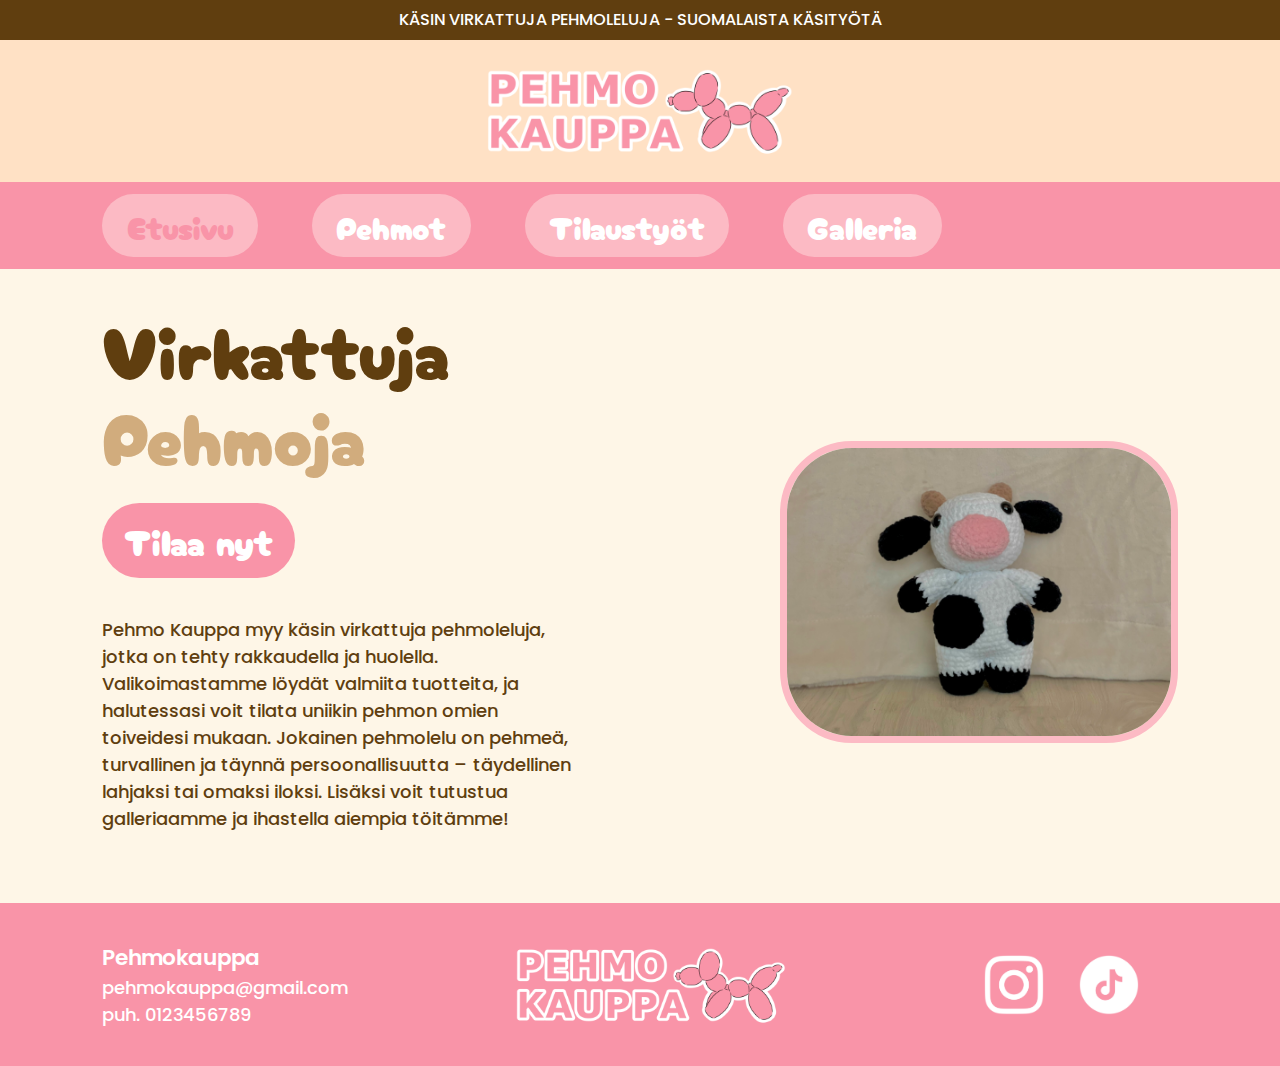
==== index.html @ 9d616dce "Add files via upload" ====
<!DOCTYPE html>
<html lang="fi">

<head>

    <title>Pehmokauppa etusivu</title>

    <meta charset="UTF-8">
    <meta name="viewport" content="width=device-width, initial-scale=1.0">
    <meta name="author" content="Lumi">

    <link rel="preconnect" href="https://fonts.googleapis.com">
    <link rel="preconnect" href="https://fonts.gstatic.com" crossorigin>
    <link href="https://fonts.googleapis.com/css2?family=Cherry+Bomb+One&display=swap" rel="stylesheet">
    <link href="https://fonts.googleapis.com/css2?family=Cherry+Bomb+One&family=Poppins:ital,wght@0,100;0,200;0,300;0,400;0,500;0,600;0,700;0,800;0,900;1,100;1,200;1,300;1,400;1,500;1,600;1,700;1,800;1,900&display=swap" rel="stylesheet">

    <link href="tyyli.css" rel="stylesheet" type="text/css">

</head>



<body>
    
 <header>

    <div class="top-bar"><p class="korostus4">KÄSIN VIRKATTUJA PEHMOLELUJA - SUOMALAISTA KÄSITYÖTÄ</p> </div>
    <div class="upper-bar">
      <a href="index.html"> <img src="logo.png" alt="Pehmokauppa" class="logo"> </a>
    </div>
    
    <div class="middle-bar">
      <nav class="painikkeet"> 
          <a href="index.html" class="button"> <span class="korostus8">Etusivu</span> </a>
          <a href="pehmot.html" class="button"> <span class="korostus3">Pehmot</span> </a>
          <a href="tilaustyot.html" class="button"> <span class="korostus3">Tilaustyöt</span> </a>
          <a href="galleria.html" class="button"> <span class="korostus3">Galleria</span> </a>
      </nav>
    </div>
    
 </header>



 <main>

   <div class="e-container">

      <div class="e-content">
        <h1>Virkattuja <br> <span class="korostus">Pehmoja</span> </h1>
          <nav>
            <a href="pehmot.html" class="tilaanyt-button"> <span class="korostus3">Tilaa nyt</span> </a>
          </nav>
        <p class="teksti">Pehmo Kauppa myy käsin virkattuja pehmoleluja, jotka on tehty rakkaudella ja huolella. Valikoimastamme löydät valmiita tuotteita, ja halutessasi voit tilata uniikin pehmon omien toiveidesi mukaan. Jokainen pehmolelu on pehmeä, turvallinen ja täynnä persoonallisuutta – täydellinen lahjaksi tai omaksi iloksi. Lisäksi voit tutustua galleriaamme ja ihastella aiempia töitämme!
        </p>
      </div>
 
      <div class="e-content2">
        <img src="lehma.PNG" alt="lehma" class="mainimg">
      </div>

  </div>

 </main>

  

 <footer>

  <div class="bottom-bar">
    <div class="yhteystiedot"> <p> <span class="korostus2">Pehmokauppa</span> <br> pehmokauppa@gmail.com <br> puh. 0123456789</p>
     <img src="logo.png" alt="Pehmokauppa" class="logo2">
      <nav class="social-icons">
        <a href="https://www.instagram.com/"> <img src="instagram_logo.png" alt="Instagram" class="instagram"> </a>
        <a href="https://www.tiktok.com/en/"> <img src="tiktok_logo.png" alt="Tiktok" class="tiktok"> </a>
      </nav>
    </div>
  </div>
  
 </footer>

</body>
</html>
---- tyyli.css ----
/* kaikille yhteiset koodit */
body {
    color: #603E0F;
    font-weight: 500;
    background-color: #FEF6E7;
    font-family: "Poppins", serif;
    font-size: 18px;

    margin: 0;
    padding: 0;
    box-sizing: border-box;
    width: 100%;
    overflow-x: hidden; }



/* Otsikot */
h1 {
    font-family: "Cherry Bomb One", serif;
    font-weight: 400;
    font-style: normal;
    font-size: 4em;
    color: #603E0F;
    margin-bottom: 4%;
    margin-top: 6%; 
    line-height: 1.2em; }
h2 {
    font-family: "Cherry Bomb One", serif;
    font-weight: 400;
    font-style: normal;
    font-size: 2.5em;
    color: #603E0F;

    margin-top: 3%;
    margin-bottom: 1em;
    line-height: 1.2em; }
.otsikko {
    margin-left: 8%;
    margin-top: 3.5%; }



/* Header */
header {
    text-align: center; }
a {
    color: #603E0F; }
.logo {
    vertical-align: middle;
    width: 17em; }
.painikkeet {
    display: flex;
    gap: 3em;
    margin-left: 8%; }
.button {
    background-color: #FCBAC4;
    text-decoration: none;
    
    border-radius: 5em;
    border-color: transparent;
    
    padding: 0.5em;
    padding-inline: 1.5em;
    font-size: 90%; }
    



/* Etusivu main */
.tilaanyt-button {
    background-color: #F994A8;
    text-decoration: none;
    display: inline-flex;
    text-align: center;
    align-items: center;
    
    margin-bottom: 4%;
    margin-top: 1%;

    border-radius: 5em;
    border-color: transparent;

    padding: 0.8em;
    padding-inline: 1.2em;
    height: 2.6em; }
.e-container {
    display: flex;
    margin-left: 8%;
    margin-right: 8%;
    margin-top: 1%;
    
    justify-content: space-between;
    gap: 5%; }
.e-content {
    flex: 1;
    max-width: 45%;
    margin-bottom: 5%;
    gap: 5%; }
.e-content2 {
    flex: 1;
    display: flex;
    justify-content: flex-end;
    align-items: center;
    margin-bottom: 5%;
    margin-top: 5%; }
.mainimg {
    max-width: 30vw;
    
    border-radius: 4em;
    border: 0.4em solid #FCBAC4; }



/* Pehmot main */
.p-teksti {
    margin-top: 1.4%;
    margin-bottom: 10%; }
.saldoteksti {
    margin-left: 1%; }
.p-container {
    margin-top: -1%;
    margin-bottom: 2%; }
.p-content, .p-content2 {
    display: flex;
    justify-content: space-evenly;
    margin-left: 8%;
    margin-right: 8%;
    margin-top: 1%;
    gap: 5%; } 
.pehmo-content {
    margin-inline: 5%; }
.p-kuva {
    width: 25vw;
    width: 100%;
        
    border-radius: 4em;
    border: 0.4em solid #FCBAC4; }
.palleroimg {
    max-width: 30px;
    max-height: 30px;
    margin-right: 2%; } 
.saldo {
    display: flex;
    margin-bottom: 2%;
    margin-top: -40px; }



/* Tilaustyöt main */
.t-teksti {
    margin-top: 5%; }
.tilautyöteksti1 {
    line-height: 2.4em; }
.tilautyöteksti2 {
    margin-left: 10%;
    line-height: 2.4em; }
.t-container {
    display: flex;
    margin-left: 8%;
    margin-right: 8%;

    justify-content: space-between;

    margin-bottom: 5%;
    padding-block: 1%;
    gap: 3%;

    justify-content: center;
    align-items: center; }
.t-content {
    flex: 1;
    gap: 6%; }
.t-content2 {
    flex: 1;
    border-radius: 4em;
    border: 0.4em solid #FCBAC4;
    padding-block: 2%;
    margin-top: 4%;
    box-sizing: border-box;
    margin-left: 2.4%; }
.t-content12 {
    display: flex;
    justify-content: center;
    width: 100%;
    gap: 0.9em; }



/* Galleria main*/
.g-container {
    margin-inline: 8%;
    margin-top: -2.5%;
    margin-bottom: 6%; }
.g-content {
    display: grid;
    justify-content: center;
    gap: 3%;
    grid-template-columns: repeat(3, min-content); }
.galleriaimg {
    width: 25vw;
    
    border-radius: 4em;
    border: 0.4em solid #FCBAC4;
    margin-top: 6%; }



/* Footer */
footer {
    color: white; }
.yhteystiedot {
    width: 88%;
    display: flex;
    align-items: center;
    justify-content: space-between;
    padding: 20px 0;
    margin-left: 8%; }
a[href^="tel"] {
    color: white; 
    text-decoration: none; }
.logo2 {
    vertical-align: middle;
    height: 5em; }
.social-icons {
    margin-right: 8%; }
.social-icons a {
    text-decoration: none; }
.instagram {
    vertical-align: middle;
    width: 60px;
    padding: 30px;
    border-color: transparent;
    background-color: #F994A8; }
.tiktok {
    vertical-align: middle;
    width: 60px;
    border-color: transparent;
    background-color: #F994A8; }



/* Korostukset */
.korostus {
    color:#D1AC7D; }
.korostus2 {
    font-size: 1.2em;
    font-weight: 600; }
.korostus3 {
    font-family: "Cherry Bomb One", serif;
    font-weight: 400;
    font-style: normal;
    color: white;
    font-size: 2em; }
.korostus4 {
    color: white;
    font-size: 0.9em; 
    margin-block: 0.1%; }
.korostus5 {
    color: #D1AC7D;
    margin-top: 0%;
    font-size: 0.8em; }
.korostus6 {
    font-weight: 700;
    font-size: 1.4em;
    line-height: 3em; }
.korostus7 {
    font-weight: 650; }
.korostus8 {
    font-family: "Cherry Bomb One", serif;
    font-weight: 400;
    font-style: normal;
    color: #F994A8;
    font-size: 2em; }



/* Sivujen palkit */
.top-bar {
    background-color: #603E0F;
    font-size: 1em;
    width: 100%;
    display: flex;
    justify-content: center;
    padding: 6px 0; }
.upper-bar {
    background-color: #FFE1C5;
    width: 100%;
    display: flex;
    justify-content: center;
    padding: 20px 0; }
.middle-bar {
    background-color: #F994A8;
    width: 100%;
    display: flex;
    justify-content: flex-start;
    padding-block: 12px; }
.bottom-bar {
    background-color: #F994A8; }










/* E-Tabletit (leveys enintään 1024px) */
@media (max-width: 1024px) {
    .painikkeet {
        font-size: 70%; }
    .button {
        font-size: 1.78vw; }
    .e-container {
        flex-direction: column;
        margin-bottom: 3%; }
    .e-content {
        max-width: 100%;
        margin-bottom: 2%; }
    .e-content2 {
        justify-content: center;
        margin-top: 3%; }
    .teksti {
        margin-top: -1%; }
    .painikkeet {
        gap: 1.5em; }
    .mainimg {
        max-width: 80vw; }
    .logo2 {
        display: none; } }

/* E-Puhelimet (leveys enintään 768px) */
@media (max-width: 768px) {
    .painikkeet {
        gap: 1em; }
    .painikkeet button {
        font-size: 1.5vw; }
    .logo {
        width: 12em; }
    .tilaanyt-button {
        margin-block: 1.5em;
        margin-top: 2%; }
    .mainimg {
        width: 80vw;
        margin-bottom: 3%; }
    .yhteystiedot {
        flex-direction: column;
        text-align: center; }
    .logo2 {
        display: none; }
    .social-icons {
        margin: 1em 0; } }

/* E-Pienet puhelimet (leveys enintään 480px) */
@media (max-width: 480px) {
    h1 {
        font-size: 3em; }
    .painikkeet {
        gap: 0.5em; }
    .tilaanyt-button {
        margin-block: 1.5em;
        margin-top: 3%; }
    .mainimg {
        width: 80vw;
        margin-bottom: 3%; }
    .instagram, .tiktok {
        width: 40px;
        padding: 15px; }
    .tilaanyt-button {
        padding: 0.5em 0.8em; } }





/* P-Tabletit (leveys enintään 1024px) */
@media (max-width: 1024px) {
    h3 {
        font-size: 5vw; }
    .painikkeet button {
        font-size: 70%; }
    .p-container {
        margin-bottom: 5%; }
    .p-content {
        flex-direction: column;
        display: flex;
        align-items: center; }
    .pehmo-content { 
        margin-right: 5%; }
    .p-kuva {
        width: 95%; }
    .p-content2 {
        flex-direction: column; }
    .p-teksti {
        margin-right: 0%; }
    .painikkeet {
        gap: 1.5em; }
    .logo2 {
        display: none; } }

/* P-Puhelimet (leveys enintään 768px) */
@media (max-width: 768px) {
    h3 {
        font-size: 2.1em; }
    .painikkeet {
        gap: 1em; }
    .painikkeet button {
        font-size: 1.5vw; }
    .logo {
        width: 12em; }
    .saldo {
        margin-top: -35px; }
    .yhteystiedot {
        flex-direction: column;
        text-align: center; }
    .logo2 {
        display: none; }
    .social-icons {
        margin: 1em 0; } }

/* P-Pienet puhelimet (leveys enintään 480px) */
@media (max-width: 480px) {
    .painikkeet {
        gap: 0.5em; }
    .instagram, .tiktok {
        width: 40px;
        padding: 15px; } }





/* T-Tabletit (leveys enintään 1650px) */
@media (max-width: 1650px) {
    h1 {
        margin-top: 5%; }
    .t-teksti {
        margin-top: 3%; }
    .t-container {
        flex-direction: column;
        display: grid;
        place-items: center; }
    .t-content {
        width: 100%;
        margin-bottom: -1%; }
    .t-content2 {
        width: 40em;
        margin-top: 2%;
        margin-bottom: 2%; } }

/* T-Tabletit (leveys enintään 1024px) */
@media (max-width: 1024px) {
    .painikkeet button {
        font-size: 70%; }
    .painikkeet {
        gap: 1.5em; }
    .t-container {
        flex-direction: column; }
    .t-teksti {
        margin-top: 5%; }
    .t-content2 {
        margin-top: 2%;
        margin-bottom: 4%;
        padding-block: 3%; }
    .logo2 {
        display: none; } }

/* T-Puhelimet (leveys enintään 880px) */
@media (max-width: 880px) {
    .painikkeet {
        gap: 1em; }
    .painikkeet button {
        font-size: 1.5vw; }
    .logo {
        width: 12em; }
    .t-content12 {
        flex-direction: column; }
    .t-content2 {
        margin-top: -1%;
        width: 26em;
        display: flex;
        justify-content: center;
        margin-bottom: 10%;
        padding: 4%;
        padding-inline: 8%; }
    .tilautyöteksti1 {
        margin-bottom: 6%; }
    .tilautyöteksti2 {
        gap: 0;
        margin: 0; }
    .yhteystiedot {
        flex-direction: column;
        text-align: center; }
    .logo2 {
        display: none; }
    .social-icons {
        margin: 1em 0; } }

/* T-Pienet puhelimet (leveys enintään 585px) */
@media (max-width: 585px) {
    .painikkeet {
        gap: 0.5em; }
    h1 {
        font-size: 13vw;
        margin-bottom: 5%; }
    .t-content {
        width: 80vw; 
        margin-top: 3%; }
    .t-teksti {
        margin-top: 8%; }
    .tilautyöteksti1 {
        margin-left: 8%;
        margin-right: 5%;
        margin-bottom: 6%; }
    .tilautyöteksti2 {
        margin-left: 8%;
        margin-right: 5%;
        margin-bottom: 2%; }
    .t-content2 {
        margin-top: -2%;
        margin-bottom: 15%;
        width: 80vw; }
    .instagram, .tiktok {
        width: 40px;
        padding: 15px; } }

/* T-Pienet puhelimet (leveys enintään 370px) */
@media (max-width: 370px) {
    .t-content2 {
        margin-bottom: 50px; } }





/* G-Tabletit (leveys enintään 1024px) */
@media (max-width: 1024px) {
    .painikkeet button {
        font-size: 70%; }
    .painikkeet {
        gap: 1.5em; }
    .g-content {
        display: grid;
        justify-content: center;
        gap: 3%;
        grid-template-columns: repeat(2, min-content);
        gap: 2em;
        margin-top: 3%;
        margin-bottom: 8%; }
    .galleriaimg {
        width: 38vw; }
    .logo2 {
        display: none; } }

/* G-Puhelimet (leveys enintään 768px) */
@media (max-width: 768px) {
    .painikkeet {
        gap: 1em; }
    .painikkeet button {
        font-size: 1.5vw; }
    .logo {
        width: 12em; }
    .g-content {
        grid-template-columns: repeat(1, min-content);
        margin-bottom: 10%; }
    .galleriaimg {
        width: 78vw; }
    .yhteystiedot {
        flex-direction: column;
        text-align: center; }
    .logo2 {
        display: none; }
    .social-icons {
        margin: 1em 0; } }

/* G-Pienet puhelimet (leveys enintään 480px) */
@media (max-width: 480px) {
    .painikkeet {
        gap: 0.5em; }
    .instagram, .tiktok {
        width: 40px;
        padding: 15px; } }
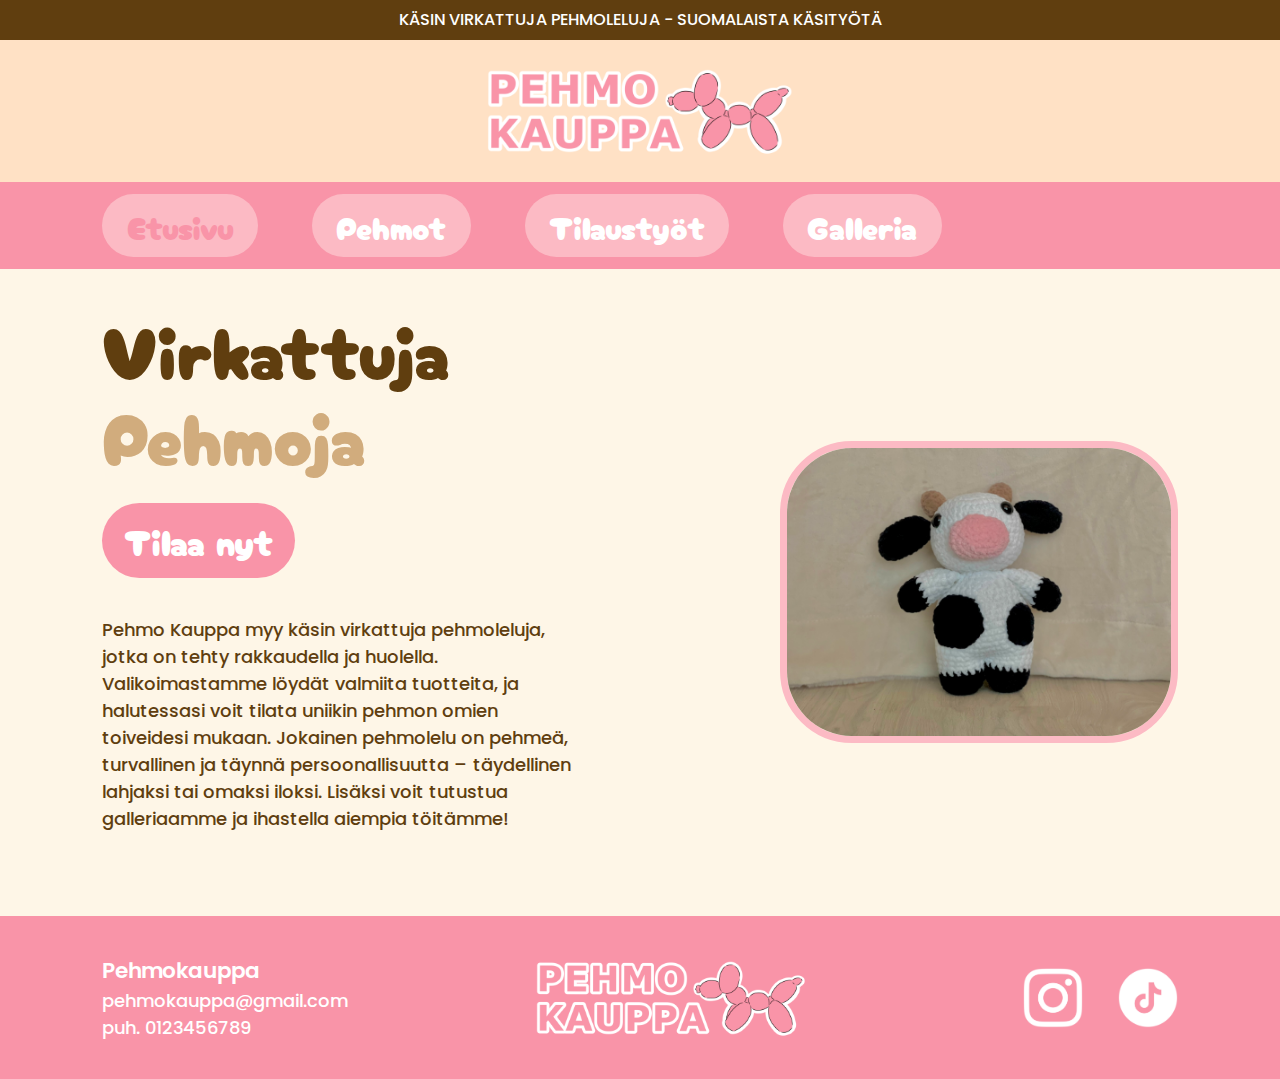
==== commit f6885906: "Add files via upload" ====
--- a/index.html
+++ b/index.html
@@ -29,12 +29,11 @@
       <a href="index.html"> <img src="logo.png" alt="Pehmokauppa" class="logo"> </a>
     </div>
     
-    <div class="middle-bar">
-      <nav class="painikkeet"> 
-          <a href="index.html" class="button"> <span class="korostus8">Etusivu</span> </a>
-          <a href="pehmot.html" class="button"> <span class="korostus3">Pehmot</span> </a>
-          <a href="tilaustyot.html" class="button"> <span class="korostus3">Tilaustyöt</span> </a>
-          <a href="galleria.html" class="button"> <span class="korostus3">Galleria</span> </a>
+      <nav class="middle-bar painikkeet"> 
+          <a href="index.html" class="button1"> <p class="korostus8">Etusivu</p> </a>
+          <a href="pehmot.html" class="button"> <p class="korostus31">Pehmot</p> </a>
+          <a href="tilaustyot.html" class="button"> <p class="korostus31">Tilaustyöt</p> </a>
+          <a href="galleria.html" class="button"> <p class="korostus31">Galleria</p> </a>
       </nav>
     </div>
     
@@ -49,7 +48,7 @@
       <div class="e-content">
         <h1>Virkattuja <br> <span class="korostus">Pehmoja</span> </h1>
           <nav>
-            <a href="pehmot.html" class="tilaanyt-button"> <span class="korostus3">Tilaa nyt</span> </a>
+            <a href="pehmot.html" class="tilaanyt-button"> <p class="korostus3">Tilaa nyt</p> </a>
           </nav>
         <p class="teksti">Pehmo Kauppa myy käsin virkattuja pehmoleluja, jotka on tehty rakkaudella ja huolella. Valikoimastamme löydät valmiita tuotteita, ja halutessasi voit tilata uniikin pehmon omien toiveidesi mukaan. Jokainen pehmolelu on pehmeä, turvallinen ja täynnä persoonallisuutta – täydellinen lahjaksi tai omaksi iloksi. Lisäksi voit tutustua galleriaamme ja ihastella aiempia töitämme!
         </p>
@@ -67,14 +66,12 @@
 
  <footer>
 
-  <div class="bottom-bar">
-    <div class="yhteystiedot"> <p> <span class="korostus2">Pehmokauppa</span> <br> pehmokauppa@gmail.com <br> puh. 0123456789</p>
-     <img src="logo.png" alt="Pehmokauppa" class="logo2">
+  <div class="bottom-bar yhteystiedot"> <p class="yhteystiedot-teksti"> <span class="korostus2">Pehmokauppa</span> <br> pehmokauppa@gmail.com <br> puh. 0123456789</p>
+    <img src="logo.png" alt="Pehmokauppa" class="logo2">
       <nav class="social-icons">
         <a href="https://www.instagram.com/"> <img src="instagram_logo.png" alt="Instagram" class="instagram"> </a>
         <a href="https://www.tiktok.com/en/"> <img src="tiktok_logo.png" alt="Tiktok" class="tiktok"> </a>
       </nav>
-    </div>
   </div>
   
  </footer>
--- a/tyyli.css
+++ b/tyyli.css
@@ -50,9 +50,8 @@
     width: 17em; }
 .painikkeet {
     display: flex;
-    gap: 3em;
-    margin-left: 8%; }
-.button {
+    gap: 3em; }
+.button, .button1 {
     background-color: #FCBAC4;
     text-decoration: none;
     
@@ -61,7 +60,12 @@
     
     padding: 0.5em;
     padding-inline: 1.5em;
-    font-size: 90%; }
+    font-size: 90%;
+    height: 2.9em;}
+
+.button1 {
+    margin-left: 8%; 
+}
     
 
 
@@ -88,6 +92,7 @@
     margin-left: 8%;
     margin-right: 8%;
     margin-top: 1%;
+    margin-bottom: 1%;
     
     justify-content: space-between;
     gap: 5%; }
@@ -119,7 +124,7 @@
     margin-left: 1%; }
 .p-container {
     margin-top: -1%;
-    margin-bottom: 2%; }
+    margin-bottom: 3%; }
 .p-content, .p-content2 {
     display: flex;
     justify-content: space-evenly;
@@ -148,7 +153,7 @@
 
 /* Tilaustyöt main */
 .t-teksti {
-    margin-top: 5%; }
+    margin-top: 5.5%; }
 .tilautyöteksti1 {
     line-height: 2.4em; }
 .tilautyöteksti2 {
@@ -190,7 +195,7 @@
 .g-container {
     margin-inline: 8%;
     margin-top: -2.5%;
-    margin-bottom: 6%; }
+    margin-bottom: 8%; }
 .g-content {
     display: grid;
     justify-content: center;
@@ -213,7 +218,8 @@
     display: flex;
     align-items: center;
     justify-content: space-between;
-    padding: 20px 0;
+    padding: 20px 0; }
+.yhteystiedot-teksti {
     margin-left: 8%; }
 a[href^="tel"] {
     color: white; 
@@ -251,6 +257,13 @@
     font-style: normal;
     color: white;
     font-size: 2em; }
+.korostus31 {
+    font-family: "Cherry Bomb One", serif;
+    font-weight: 400;
+    font-style: normal;
+    color: white;
+    font-size: 2em; 
+    margin-top: 0.5%;}
 .korostus4 {
     color: white;
     font-size: 0.9em; 
@@ -270,7 +283,8 @@
     font-weight: 400;
     font-style: normal;
     color: #F994A8;
-    font-size: 2em; }
+    font-size: 2em;
+    margin-top: 0.5%;}
 
 
 
@@ -295,7 +309,8 @@
     justify-content: flex-start;
     padding-block: 12px; }
 .bottom-bar {
-    background-color: #F994A8; }
+    background-color: #F994A8; 
+    width: 100%;}
 
 
 
@@ -310,11 +325,11 @@
 @media (max-width: 1024px) {
     .painikkeet {
         font-size: 70%; }
-    .button {
+    .button, .button1 {
         font-size: 1.78vw; }
     .e-container {
         flex-direction: column;
-        margin-bottom: 3%; }
+        margin-bottom: 7%; }
     .e-content {
         max-width: 100%;
         margin-bottom: 2%; }
@@ -381,7 +396,7 @@
     .painikkeet button {
         font-size: 70%; }
     .p-container {
-        margin-bottom: 5%; }
+        margin-bottom: 7%; }
     .p-content {
         flex-direction: column;
         display: flex;
@@ -440,7 +455,8 @@
     .t-container {
         flex-direction: column;
         display: grid;
-        place-items: center; }
+        place-items: center; 
+        margin-bottom: 12%;}
     .t-content {
         width: 100%;
         margin-bottom: -1%; }
@@ -547,7 +563,7 @@
         grid-template-columns: repeat(2, min-content);
         gap: 2em;
         margin-top: 3%;
-        margin-bottom: 8%; }
+        margin-bottom: 11%; }
     .galleriaimg {
         width: 38vw; }
     .logo2 {
@@ -563,7 +579,7 @@
         width: 12em; }
     .g-content {
         grid-template-columns: repeat(1, min-content);
-        margin-bottom: 10%; }
+        margin-bottom: 18%; }
     .galleriaimg {
         width: 78vw; }
     .yhteystiedot {
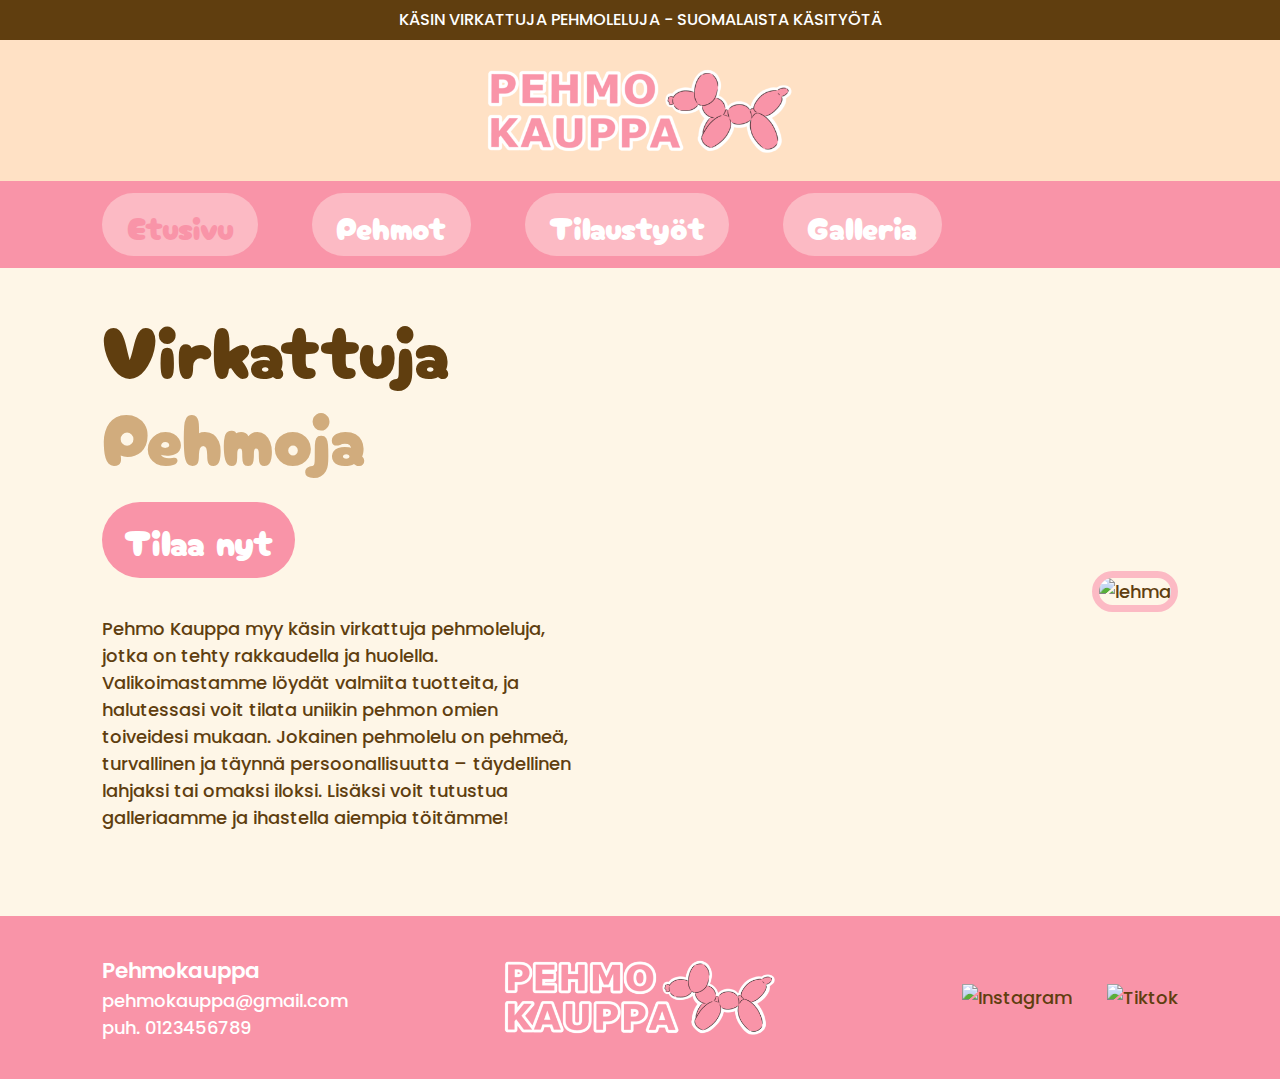
==== commit be0ed6be: "Add files via upload" ====
--- a/index.html
+++ b/index.html
@@ -55,7 +55,7 @@
       </div>
  
       <div class="e-content2">
-        <img src="lehma.PNG" alt="lehma" class="mainimg">
+        <img src="e-lehma.JPG" alt="lehma" class="mainimg">
       </div>
 
   </div>
@@ -69,8 +69,8 @@
   <div class="bottom-bar yhteystiedot"> <p class="yhteystiedot-teksti"> <span class="korostus2">Pehmokauppa</span> <br> pehmokauppa@gmail.com <br> puh. 0123456789</p>
     <img src="logo.png" alt="Pehmokauppa" class="logo2">
       <nav class="social-icons">
-        <a href="https://www.instagram.com/"> <img src="instagram_logo.png" alt="Instagram" class="instagram"> </a>
-        <a href="https://www.tiktok.com/en/"> <img src="tiktok_logo.png" alt="Tiktok" class="tiktok"> </a>
+        <a href="https://www.instagram.com/"> <img src="instagram_logo.JPG" alt="Instagram" class="instagram"> </a>
+        <a href="https://www.tiktok.com/en/"> <img src="tiktok_logo.JPG" alt="Tiktok" class="tiktok"> </a>
       </nav>
   </div>
   
--- a/tyyli.css
+++ b/tyyli.css
@@ -32,7 +32,6 @@
     color: #603E0F;
 
     margin-top: 3%;
-    margin-bottom: 1em;
     line-height: 1.2em; }
 .otsikko {
     margin-left: 8%;
@@ -118,22 +117,28 @@
 
 /* Pehmot main */
 .p-teksti {
-    margin-top: 1.4%;
+    margin-top: 1.6%;
     margin-bottom: 10%; }
 .saldoteksti {
-    margin-left: 1%; }
+    margin-top: 2.5%; }
 .p-container {
     margin-top: -1%;
     margin-bottom: 3%; }
 .p-content, .p-content2 {
     display: flex;
     justify-content: space-evenly;
+    align-items: stretch;
     margin-left: 8%;
     margin-right: 8%;
     margin-top: 1%;
-    gap: 5%; } 
+    gap: 5%; }
 .pehmo-content {
-    margin-inline: 5%; }
+    display: flex;
+    flex-direction: column;
+    justify-content: space-between;
+    flex: 1;
+    margin-inline: 5%; 
+    display: inline-block; }
 .p-kuva {
     width: 25vw;
     width: 100%;
@@ -141,13 +146,17 @@
     border-radius: 4em;
     border: 0.4em solid #FCBAC4; }
 .palleroimg {
-    max-width: 30px;
-    max-height: 30px;
+    width: 30px;
+    height: auto;
+    vertical-align: middle;
     margin-right: 2%; } 
 .saldo {
-    display: flex;
+    display: block;
     margin-bottom: 2%;
-    margin-top: -40px; }
+    margin-top: -40px; 
+    margin-left: -37px; }
+li {
+    list-style-type: none; }
 
 
 
@@ -269,9 +278,15 @@
     font-size: 0.9em; 
     margin-block: 0.1%; }
 .korostus5 {
-    color: #D1AC7D;
-    margin-top: 0%;
-    font-size: 0.8em; }
+    font-family: "Cherry Bomb One", serif;
+    font-weight: 400;
+    font-style: normal;
+    font-size: 2em;
+
+    margin-top: 7.3%;
+    line-height: 1.2em;
+    
+    color: #D1AC7D; }
 .korostus6 {
     font-weight: 700;
     font-size: 1.4em;
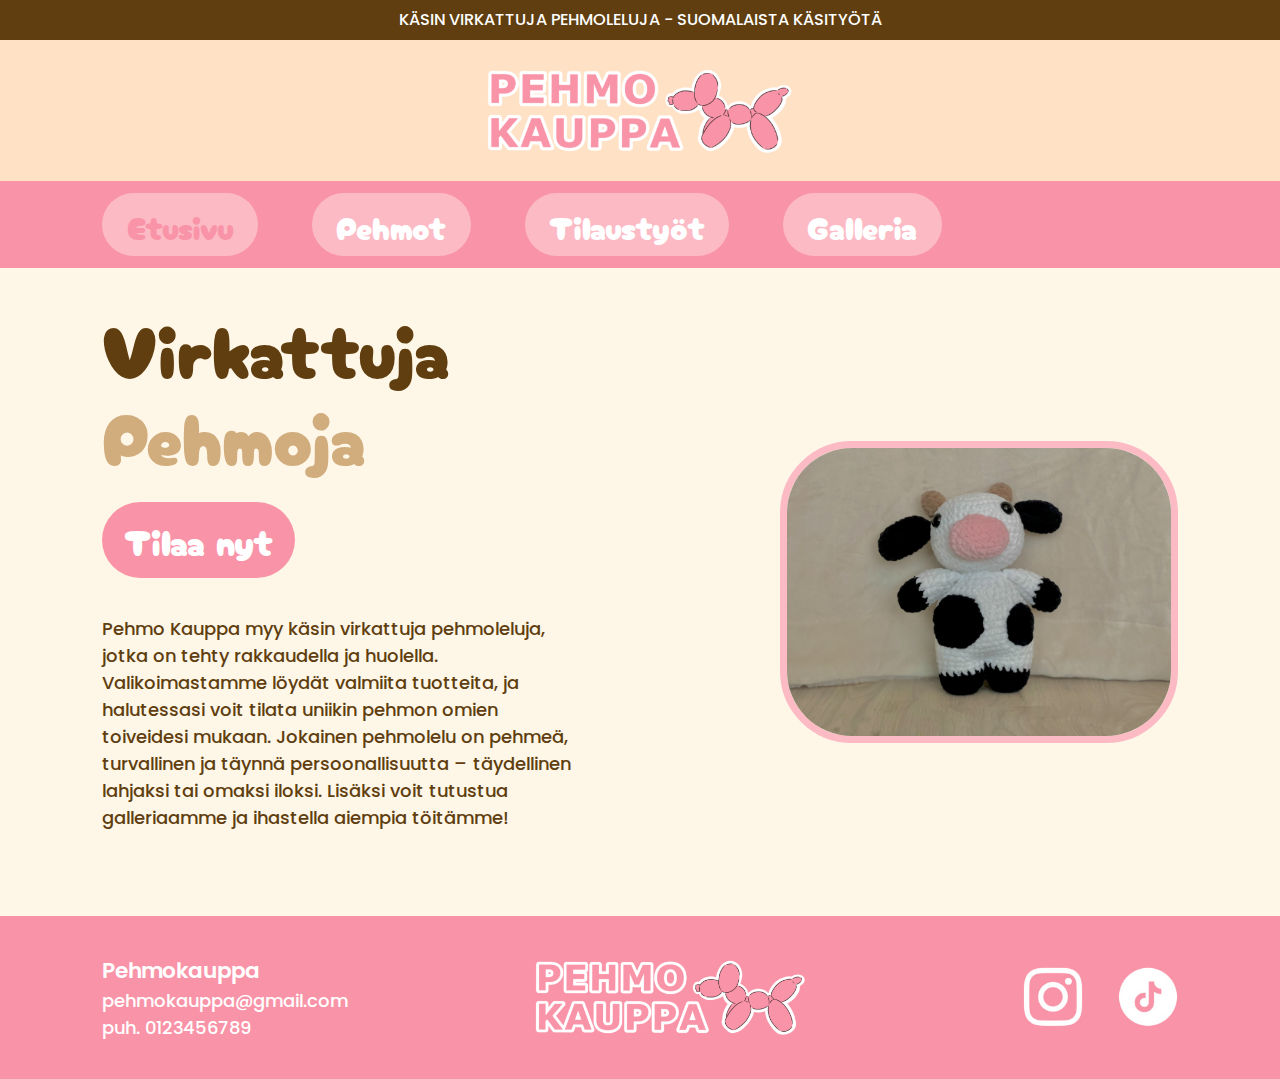
==== commit 36cb8b69: "Add files via upload" ====
--- a/index.html
+++ b/index.html
@@ -55,7 +55,7 @@
       </div>
  
       <div class="e-content2">
-        <img src="e-lehma.JPG" alt="lehma" class="mainimg">
+        <img src="e-lehma.jpg" alt="lehma" class="mainimg">
       </div>
 
   </div>
@@ -69,8 +69,8 @@
   <div class="bottom-bar yhteystiedot"> <p class="yhteystiedot-teksti"> <span class="korostus2">Pehmokauppa</span> <br> pehmokauppa@gmail.com <br> puh. 0123456789</p>
     <img src="logo.png" alt="Pehmokauppa" class="logo2">
       <nav class="social-icons">
-        <a href="https://www.instagram.com/"> <img src="instagram_logo.JPG" alt="Instagram" class="instagram"> </a>
-        <a href="https://www.tiktok.com/en/"> <img src="tiktok_logo.JPG" alt="Tiktok" class="tiktok"> </a>
+        <a href="https://www.instagram.com/"> <img src="instagram_logo.jpg" alt="Instagram" class="instagram"> </a>
+        <a href="https://www.tiktok.com/en/"> <img src="tiktok_logo.jpg" alt="Tiktok" class="tiktok"> </a>
       </nav>
   </div>
   
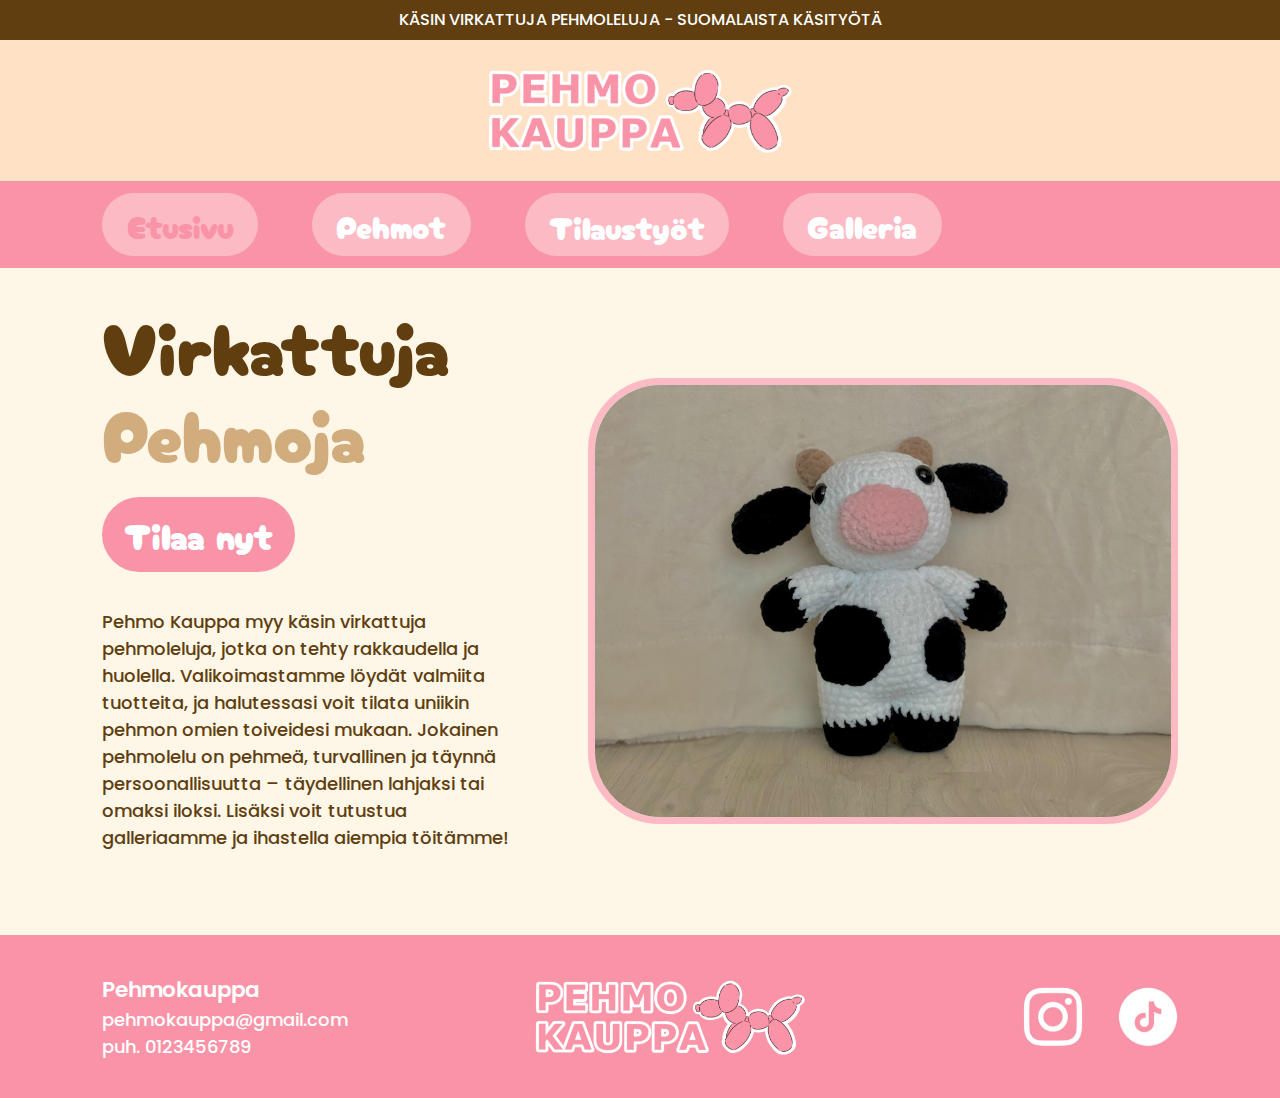
==== commit a23a7a33: "Add files via upload" ====
--- a/index.html
+++ b/index.html
@@ -3,18 +3,18 @@
 
 <head>
 
-    <title>Pehmokauppa etusivu</title>
+  <title>Pehmokauppa etusivu</title>
 
-    <meta charset="UTF-8">
-    <meta name="viewport" content="width=device-width, initial-scale=1.0">
-    <meta name="author" content="Lumi">
+  <meta charset="UTF-8">
+  <meta name="viewport" content="width=device-width, initial-scale=1.0">
+  <meta name="author" content="Lumi">
 
-    <link rel="preconnect" href="https://fonts.googleapis.com">
-    <link rel="preconnect" href="https://fonts.gstatic.com" crossorigin>
-    <link href="https://fonts.googleapis.com/css2?family=Cherry+Bomb+One&display=swap" rel="stylesheet">
-    <link href="https://fonts.googleapis.com/css2?family=Cherry+Bomb+One&family=Poppins:ital,wght@0,100;0,200;0,300;0,400;0,500;0,600;0,700;0,800;0,900;1,100;1,200;1,300;1,400;1,500;1,600;1,700;1,800;1,900&display=swap" rel="stylesheet">
+  <link rel="preconnect" href="https://fonts.googleapis.com">
+  <link rel="preconnect" href="https://fonts.gstatic.com" crossorigin>
+  <link href="https://fonts.googleapis.com/css2?family=Cherry+Bomb+One&display=swap" rel="stylesheet">
+  <link href="https://fonts.googleapis.com/css2?family=Cherry+Bomb+One&family=Poppins:ital,wght@0,100;0,200;0,300;0,400;0,500;0,600;0,700;0,800;0,900;1,100;1,200;1,300;1,400;1,500;1,600;1,700;1,800;1,900&display=swap" rel="stylesheet">
 
-    <link href="tyyli.css" rel="stylesheet" type="text/css">
+  <link href="tyyli.css" rel="stylesheet" type="text/css">
 
 </head>
 
@@ -24,18 +24,16 @@
     
  <header>
 
-    <div class="top-bar"><p class="korostus4">KÄSIN VIRKATTUJA PEHMOLELUJA - SUOMALAISTA KÄSITYÖTÄ</p> </div>
-    <div class="upper-bar">
-      <a href="index.html"> <img src="logo.png" alt="Pehmokauppa" class="logo"> </a>
-    </div>
+  <div class="top-bar"> <p class="korostus4">KÄSIN VIRKATTUJA PEHMOLELUJA - SUOMALAISTA KÄSITYÖTÄ</p> </div>
     
-      <nav class="middle-bar painikkeet"> 
-          <a href="index.html" class="button1"> <p class="korostus8">Etusivu</p> </a>
-          <a href="pehmot.html" class="button"> <p class="korostus31">Pehmot</p> </a>
-          <a href="tilaustyot.html" class="button"> <p class="korostus31">Tilaustyöt</p> </a>
-          <a href="galleria.html" class="button"> <p class="korostus31">Galleria</p> </a>
-      </nav>
-    </div>
+  <div class="upper-bar"> <a href="index.html"> <img src="logo.png" alt="Pehmokauppa" class="logo"> </a> </div>
+    
+    <nav class="middle-bar painikkeet"> 
+      <a href="index.html" class="button1"> <p class="korostus8">Etusivu</p> </a>
+      <a href="pehmot.html" class="button"> <p class="korostus31">Pehmot</p> </a>
+      <a href="tilaustyot.html" class="button"> <p class="korostus31">Tilaustyöt</p> </a>
+      <a href="galleria.html" class="button"> <p class="korostus31">Galleria</p> </a>
+    </nav>
     
  </header>
 
@@ -46,12 +44,9 @@
    <div class="e-container">
 
       <div class="e-content">
-        <h1>Virkattuja <br> <span class="korostus">Pehmoja</span> </h1>
-          <nav>
-            <a href="pehmot.html" class="tilaanyt-button"> <p class="korostus3">Tilaa nyt</p> </a>
-          </nav>
-        <p class="teksti">Pehmo Kauppa myy käsin virkattuja pehmoleluja, jotka on tehty rakkaudella ja huolella. Valikoimastamme löydät valmiita tuotteita, ja halutessasi voit tilata uniikin pehmon omien toiveidesi mukaan. Jokainen pehmolelu on pehmeä, turvallinen ja täynnä persoonallisuutta – täydellinen lahjaksi tai omaksi iloksi. Lisäksi voit tutustua galleriaamme ja ihastella aiempia töitämme!
-        </p>
+        <h1>Virkattuja<br> <span class="korostus">Pehmoja</span> </h1>
+        <nav> <a href="pehmot.html" class="tilaanyt-button"> <p class="korostus3">Tilaa nyt</p> </a> </nav>
+        <p class="teksti">Pehmo Kauppa myy käsin virkattuja pehmoleluja, jotka on tehty rakkaudella ja huolella. Valikoimastamme löydät valmiita tuotteita, ja halutessasi voit tilata uniikin pehmon omien toiveidesi mukaan. Jokainen pehmolelu on pehmeä, turvallinen ja täynnä persoonallisuutta – täydellinen lahjaksi tai omaksi iloksi. Lisäksi voit tutustua galleriaamme ja ihastella aiempia töitämme!</p>
       </div>
  
       <div class="e-content2">
@@ -66,7 +61,7 @@
 
  <footer>
 
-  <div class="bottom-bar yhteystiedot"> <p class="yhteystiedot-teksti"> <span class="korostus2">Pehmokauppa</span> <br> pehmokauppa@gmail.com <br> puh. 0123456789</p>
+  <div class="bottom-bar yhteystiedot"> <p class="yhteystiedot-teksti"> <span class="korostus2">Pehmokauppa</span> <br>pehmokauppa@gmail.com<br>puh. 0123456789</p>
     <img src="logo.png" alt="Pehmokauppa" class="logo2">
       <nav class="social-icons">
         <a href="https://www.instagram.com/"> <img src="instagram_logo.jpg" alt="Instagram" class="instagram"> </a>
--- a/tyyli.css
+++ b/tyyli.css
@@ -46,7 +46,7 @@
     color: #603E0F; }
 .logo {
     vertical-align: middle;
-    width: 17em; }
+    width: 61%; }
 .painikkeet {
     display: flex;
     gap: 3em; }
@@ -60,13 +60,10 @@
     padding: 0.5em;
     padding-inline: 1.5em;
     font-size: 90%;
-    height: 2.9em;}
-
+    height: 2.9em; }
 .button1 {
-    margin-left: 8%; 
-}
-    
-
+    margin-left: 8%; }
+    
 
 
 /* Etusivu main */
@@ -108,7 +105,7 @@
     margin-bottom: 5%;
     margin-top: 5%; }
 .mainimg {
-    max-width: 30vw;
+    width: 576px;
     
     border-radius: 4em;
     border: 0.4em solid #FCBAC4; }
@@ -272,7 +269,7 @@
     font-style: normal;
     color: white;
     font-size: 2em; 
-    margin-top: 0.5%;}
+    margin-top: 0.5%; }
 .korostus4 {
     color: white;
     font-size: 0.9em; 
@@ -299,7 +296,7 @@
     font-style: normal;
     color: #F994A8;
     font-size: 2em;
-    margin-top: 0.5%;}
+    margin-top: 0.5%; }
 
 
 
@@ -325,16 +322,21 @@
     padding-block: 12px; }
 .bottom-bar {
     background-color: #F994A8; 
-    width: 100%;}
-
-
-
-
-
-
-
-
-
+    width: 100%; }
+
+
+
+
+
+
+
+
+
+
+/* E-Tabletit (leveys enintään 1024px) */
+@media (max-width: 1200px) {
+    .mainimg {
+        width: 40vw; } }
 
 /* E-Tabletit (leveys enintään 1024px) */
 @media (max-width: 1024px) {
@@ -356,9 +358,18 @@
     .painikkeet {
         gap: 1.5em; }
     .mainimg {
-        max-width: 80vw; }
-    .logo2 {
-        display: none; } }
+        width: 80vw; }
+    .logo2 {
+        display: none; }  }
+
+/* E-Tabletit (leveys enintään 880px) */
+@media (max-width: 880px) {
+    .yhteystiedot-teksti {
+        margin-left: 0%; }
+    .instagram {
+        padding: 15px; }
+    .tiktok {
+        padding: 15px; } }
 
 /* E-Puhelimet (leveys enintään 768px) */
 @media (max-width: 768px) {
@@ -380,7 +391,7 @@
     .logo2 {
         display: none; }
     .social-icons {
-        margin: 1em 0; } }
+        margin: 1em 0; }  }
 
 /* E-Pienet puhelimet (leveys enintään 480px) */
 @media (max-width: 480px) {
@@ -471,7 +482,7 @@
         flex-direction: column;
         display: grid;
         place-items: center; 
-        margin-bottom: 12%;}
+        margin-bottom: 12%; }
     .t-content {
         width: 100%;
         margin-bottom: -1%; }
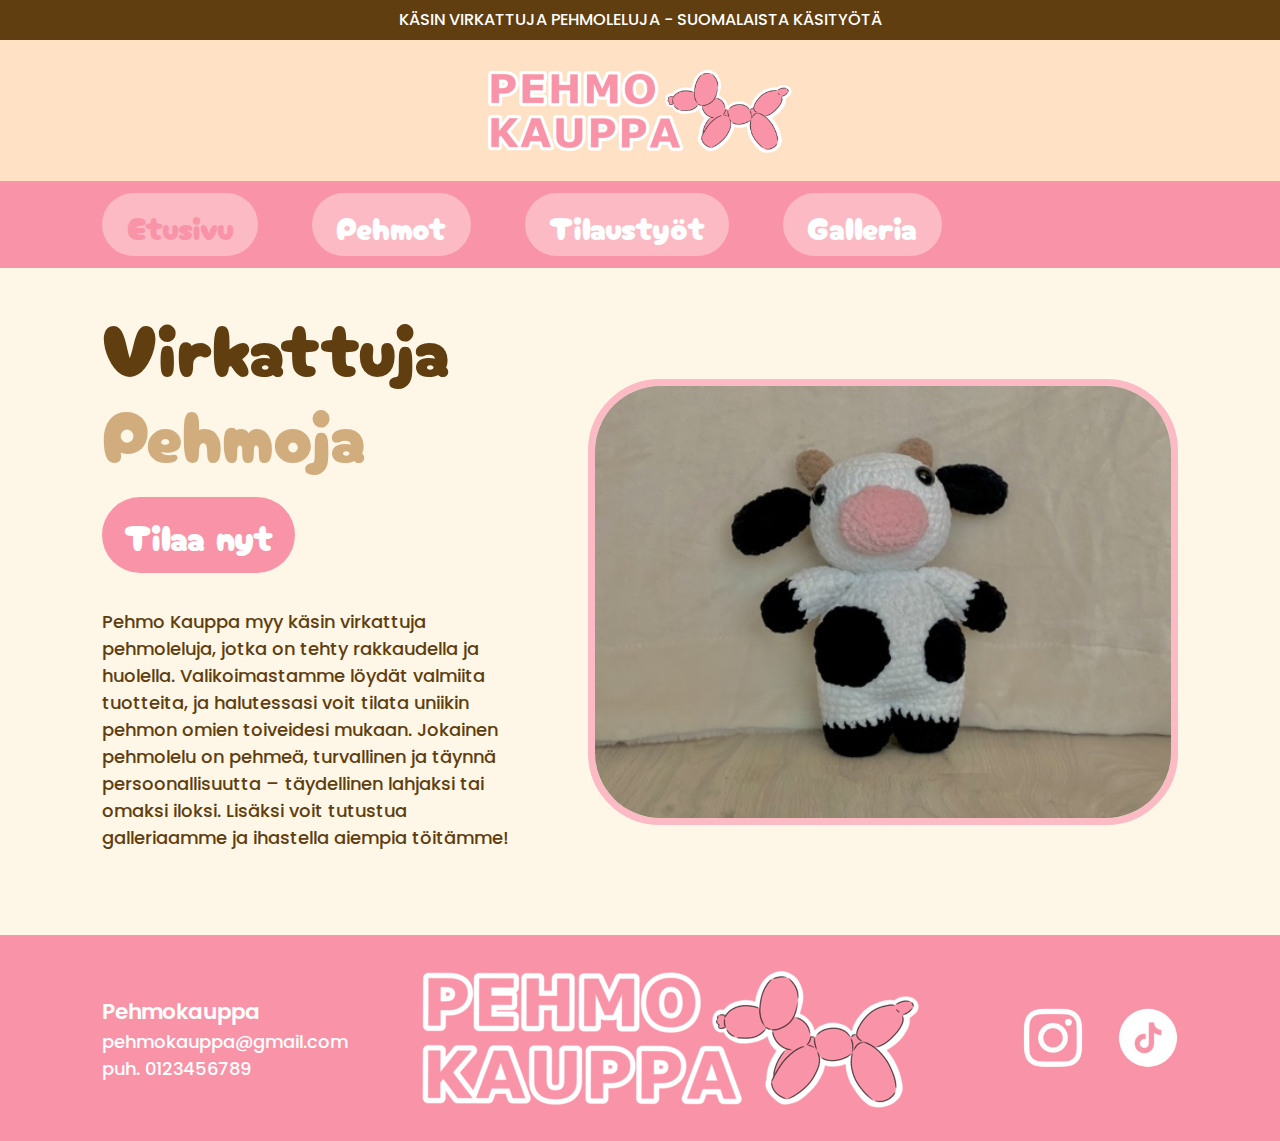
==== commit 84ff4ab0: "Add files via upload" ====
--- a/index.html
+++ b/index.html
@@ -26,7 +26,7 @@
 
   <div class="top-bar"> <p class="korostus4">KÄSIN VIRKATTUJA PEHMOLELUJA - SUOMALAISTA KÄSITYÖTÄ</p> </div>
     
-  <div class="upper-bar"> <a href="index.html"> <img src="logo.png" alt="Pehmokauppa" class="logo"> </a> </div>
+  <div class="upper-bar"> <a href="index.html"> <img src="logo.png" loading="lazy" alt="Pehmokauppa" class="logo"> </a> </div>
     
     <nav class="middle-bar painikkeet"> 
       <a href="index.html" class="button1"> <p class="korostus8">Etusivu</p> </a>
@@ -50,7 +50,7 @@
       </div>
  
       <div class="e-content2">
-        <img src="e-lehma.jpg" alt="lehma" class="mainimg">
+        <img src="e-lehma.jpg" loading="lazy" alt="lehma" class="mainimg">
       </div>
 
   </div>
@@ -64,8 +64,8 @@
   <div class="bottom-bar yhteystiedot"> <p class="yhteystiedot-teksti"> <span class="korostus2">Pehmokauppa</span> <br>pehmokauppa@gmail.com<br>puh. 0123456789</p>
     <img src="logo.png" alt="Pehmokauppa" class="logo2">
       <nav class="social-icons">
-        <a href="https://www.instagram.com/"> <img src="instagram_logo.jpg" alt="Instagram" class="instagram"> </a>
-        <a href="https://www.tiktok.com/en/"> <img src="tiktok_logo.jpg" alt="Tiktok" class="tiktok"> </a>
+        <a href="https://www.instagram.com/"> <img src="instagram_logo.jpg" loading="lazy" alt="Instagram" class="instagram"> </a>
+        <a href="https://www.tiktok.com/en/"> <img src="tiktok_logo.jpg" loading="lazy" alt="Tiktok" class="tiktok"> </a>
       </nav>
   </div>
   
--- a/tyyli.css
+++ b/tyyli.css
@@ -46,7 +46,8 @@
     color: #603E0F; }
 .logo {
     vertical-align: middle;
-    width: 61%; }
+    width: 306px; 
+    height: auto; }
 .painikkeet {
     display: flex;
     gap: 3em; }
@@ -106,6 +107,7 @@
     margin-top: 5%; }
 .mainimg {
     width: 576px;
+    height: auto; 
     
     border-radius: 4em;
     border: 0.4em solid #FCBAC4; }
@@ -137,8 +139,8 @@
     margin-inline: 5%; 
     display: inline-block; }
 .p-kuva {
-    width: 25vw;
     width: 100%;
+    height: auto; 
         
     border-radius: 4em;
     border: 0.4em solid #FCBAC4; }
@@ -201,15 +203,15 @@
 .g-container {
     margin-inline: 8%;
     margin-top: -2.5%;
-    margin-bottom: 8%; }
-.g-content {
+    margin-bottom: 8%;
     display: grid;
     justify-content: center;
     gap: 3%;
     grid-template-columns: repeat(3, min-content); }
 .galleriaimg {
-    width: 25vw;
-    
+    width: 470px;
+    height: auto;
+
     border-radius: 4em;
     border: 0.4em solid #FCBAC4;
     margin-top: 6%; }
@@ -232,7 +234,8 @@
     text-decoration: none; }
 .logo2 {
     vertical-align: middle;
-    height: 5em; }
+    height: 90px; 
+    height: auto; }
 .social-icons {
     margin-right: 8%; }
 .social-icons a {
@@ -240,12 +243,14 @@
 .instagram {
     vertical-align: middle;
     width: 60px;
+    height: auto; 
     padding: 30px;
     border-color: transparent;
     background-color: #F994A8; }
 .tiktok {
     vertical-align: middle;
     width: 60px;
+    height: auto; 
     border-color: transparent;
     background-color: #F994A8; }
 
@@ -305,24 +310,28 @@
     background-color: #603E0F;
     font-size: 1em;
     width: 100%;
+    height: auto; 
     display: flex;
     justify-content: center;
     padding: 6px 0; }
 .upper-bar {
     background-color: #FFE1C5;
     width: 100%;
+    height: auto; 
     display: flex;
     justify-content: center;
     padding: 20px 0; }
 .middle-bar {
     background-color: #F994A8;
     width: 100%;
+    height: auto; 
     display: flex;
     justify-content: flex-start;
     padding-block: 12px; }
 .bottom-bar {
     background-color: #F994A8; 
-    width: 100%; }
+    width: 100%;
+    height: auto; }
 
 
 
@@ -336,7 +345,8 @@
 /* E-Tabletit (leveys enintään 1024px) */
 @media (max-width: 1200px) {
     .mainimg {
-        width: 40vw; } }
+        width: 400px; 
+        height: auto; } }
 
 /* E-Tabletit (leveys enintään 1024px) */
 @media (max-width: 1024px) {
@@ -358,12 +368,13 @@
     .painikkeet {
         gap: 1.5em; }
     .mainimg {
-        width: 80vw; }
+        width: 100%; 
+        height: auto; }
     .logo2 {
         display: none; }  }
 
-/* E-Tabletit (leveys enintään 880px) */
-@media (max-width: 880px) {
+/* E-Tabletit (leveys enintään 768px) */
+@media (max-width: 768px) {
     .yhteystiedot-teksti {
         margin-left: 0%; }
     .instagram {
@@ -383,7 +394,6 @@
         margin-block: 1.5em;
         margin-top: 2%; }
     .mainimg {
-        width: 80vw;
         margin-bottom: 3%; }
     .yhteystiedot {
         flex-direction: column;
@@ -395,18 +405,16 @@
 
 /* E-Pienet puhelimet (leveys enintään 480px) */
 @media (max-width: 480px) {
-    h1 {
-        font-size: 3em; }
     .painikkeet {
         gap: 0.5em; }
     .tilaanyt-button {
         margin-block: 1.5em;
         margin-top: 3%; }
     .mainimg {
-        width: 80vw;
         margin-bottom: 3%; }
     .instagram, .tiktok {
         width: 40px;
+        height: auto; 
         padding: 15px; }
     .tilaanyt-button {
         padding: 0.5em 0.8em; } }
@@ -419,54 +427,34 @@
 @media (max-width: 1024px) {
     h3 {
         font-size: 5vw; }
-    .painikkeet button {
-        font-size: 70%; }
     .p-container {
         margin-bottom: 7%; }
-    .p-content {
+    .p-content, .p-content2 {
         flex-direction: column;
         display: flex;
-        align-items: center; }
+        align-items: center; 
+        width: 100%;
+        margin-left: 1%;}
     .pehmo-content { 
-        margin-right: 5%; }
+        margin-right: 5%; 
+        width: 80%;}
     .p-kuva {
-        width: 95%; }
-    .p-content2 {
-        flex-direction: column; }
+        width: 95%; 
+        height: auto; }
     .p-teksti {
-        margin-right: 0%; }
-    .painikkeet {
-        gap: 1.5em; }
-    .logo2 {
-        display: none; } }
+        margin-right: 0%; } }
 
 /* P-Puhelimet (leveys enintään 768px) */
 @media (max-width: 768px) {
     h3 {
         font-size: 2.1em; }
-    .painikkeet {
-        gap: 1em; }
-    .painikkeet button {
-        font-size: 1.5vw; }
-    .logo {
-        width: 12em; }
     .saldo {
-        margin-top: -35px; }
-    .yhteystiedot {
-        flex-direction: column;
-        text-align: center; }
-    .logo2 {
-        display: none; }
-    .social-icons {
-        margin: 1em 0; } }
+        margin-top: -35px; } }
 
 /* P-Pienet puhelimet (leveys enintään 480px) */
 @media (max-width: 480px) {
-    .painikkeet {
-        gap: 0.5em; }
-    .instagram, .tiktok {
-        width: 40px;
-        padding: 15px; } }
+    .saldoteksti {
+        margin-block: 3%; } }
 
 
 
@@ -493,10 +481,6 @@
 
 /* T-Tabletit (leveys enintään 1024px) */
 @media (max-width: 1024px) {
-    .painikkeet button {
-        font-size: 70%; }
-    .painikkeet {
-        gap: 1.5em; }
     .t-container {
         flex-direction: column; }
     .t-teksti {
@@ -504,18 +488,10 @@
     .t-content2 {
         margin-top: 2%;
         margin-bottom: 4%;
-        padding-block: 3%; }
-    .logo2 {
-        display: none; } }
+        padding-block: 3%; } }
 
 /* T-Puhelimet (leveys enintään 880px) */
 @media (max-width: 880px) {
-    .painikkeet {
-        gap: 1em; }
-    .painikkeet button {
-        font-size: 1.5vw; }
-    .logo {
-        width: 12em; }
     .t-content12 {
         flex-direction: column; }
     .t-content2 {
@@ -530,19 +506,10 @@
         margin-bottom: 6%; }
     .tilautyöteksti2 {
         gap: 0;
-        margin: 0; }
-    .yhteystiedot {
-        flex-direction: column;
-        text-align: center; }
-    .logo2 {
-        display: none; }
-    .social-icons {
-        margin: 1em 0; } }
+        margin: 0; } }
 
 /* T-Pienet puhelimet (leveys enintään 585px) */
 @media (max-width: 585px) {
-    .painikkeet {
-        gap: 0.5em; }
     h1 {
         font-size: 13vw;
         margin-bottom: 5%; }
@@ -562,10 +529,7 @@
     .t-content2 {
         margin-top: -2%;
         margin-bottom: 15%;
-        width: 80vw; }
-    .instagram, .tiktok {
-        width: 40px;
-        padding: 15px; } }
+        width: 80vw; } }
 
 /* T-Pienet puhelimet (leveys enintään 370px) */
 @media (max-width: 370px) {
@@ -576,50 +540,97 @@
 
 
 
+/* G-Pienet tietokoneet (leveys enintään 1800px) */
+@media (max-width: 1800px) {
+    .galleriaimg {
+        width: 400px; 
+        height: auto; } }
+
+/* G-Pienet tietokoneet (leveys enintään 1550px) */
+@media (max-width: 1550px) {
+    .galleriaimg {
+        width: 360px; 
+        height: auto; } }
+
+/* G-Isot tabletit (leveys enintään 1375px) */
+@media (max-width: 1375px) {
+    .galleriaimg {
+        width: 320px; 
+        height: auto; } }
+
+/* G-Isot tabletit (leveys enintään 1250px) */
+@media (max-width: 1250px) {
+    .galleriaimg {
+            width: 290px; 
+            height: auto; } }
+
+/* G-Tabletit (leveys enintään 1150px) */
+@media (max-width: 1150px) {
+    .galleriaimg {
+        width: 260px; 
+        height: auto; } }
+
 /* G-Tabletit (leveys enintään 1024px) */
 @media (max-width: 1024px) {
-    .painikkeet button {
-        font-size: 70%; }
-    .painikkeet {
-        gap: 1.5em; }
-    .g-content {
+    .g-container {
         display: grid;
         justify-content: center;
         gap: 3%;
         grid-template-columns: repeat(2, min-content);
         gap: 2em;
         margin-top: 3%;
-        margin-bottom: 11%; }
-    .galleriaimg {
-        width: 38vw; }
-    .logo2 {
-        display: none; } }
-
-/* G-Puhelimet (leveys enintään 768px) */
+        margin-bottom: 11%; } 
+    .galleriaimg {
+        width: 380px; 
+        height: auto; } }
+
+/* G-Pienet tabletit (leveys enintään 970px) */
+@media (max-width: 970px) {
+    .galleriaimg {
+        width: 340px; 
+        height: auto; }  }
+
+/* G-Isot puhelimet (leveys enintään 880px) */
+@media (max-width: 880px) {
+    .galleriaimg {
+        width: 295px; 
+        height: auto; } }
+
+/* G-Isot puhelimet (leveys enintään 768px) */
 @media (max-width: 768px) {
-    .painikkeet {
-        gap: 1em; }
-    .painikkeet button {
-        font-size: 1.5vw; }
-    .logo {
-        width: 12em; }
-    .g-content {
+    .g-container {
         grid-template-columns: repeat(1, min-content);
         margin-bottom: 18%; }
     .galleriaimg {
-        width: 78vw; }
-    .yhteystiedot {
-        flex-direction: column;
-        text-align: center; }
-    .logo2 {
-        display: none; }
-    .social-icons {
-        margin: 1em 0; } }
-
-/* G-Pienet puhelimet (leveys enintään 480px) */
-@media (max-width: 480px) {
-    .painikkeet {
-        gap: 0.5em; }
-    .instagram, .tiktok {
-        width: 40px;
-        padding: 15px; } }+        width: 545px; 
+        height: auto; } }
+
+/* G-Puhelimet (leveys enintään 660px) */
+@media (max-width: 660px) {
+    .galleriaimg {
+        width: 460px; 
+        height: auto; } }
+
+/* G-Pienet puhelimet (leveys enintään 550px) */
+@media (max-width: 550px) {
+    .galleriaimg {
+        width: 380px; 
+        height: auto; } }
+
+/* G-Pienet puhelimet (leveys enintään 450px) */
+@media (max-width: 450px) {
+    .galleriaimg {
+        width: 350px; 
+        height: auto; } }
+
+/* G-Pienet puhelimet (leveys enintään 427px) */
+@media (max-width: 427px) {
+    .galleriaimg {
+        width: 300px; 
+        height: auto; } }
+
+/* G-Mini puhelimet (leveys enintään 380px) */
+@media (max-width: 380px) {
+    .galleriaimg {
+        width: 240px; 
+        height: auto; } }